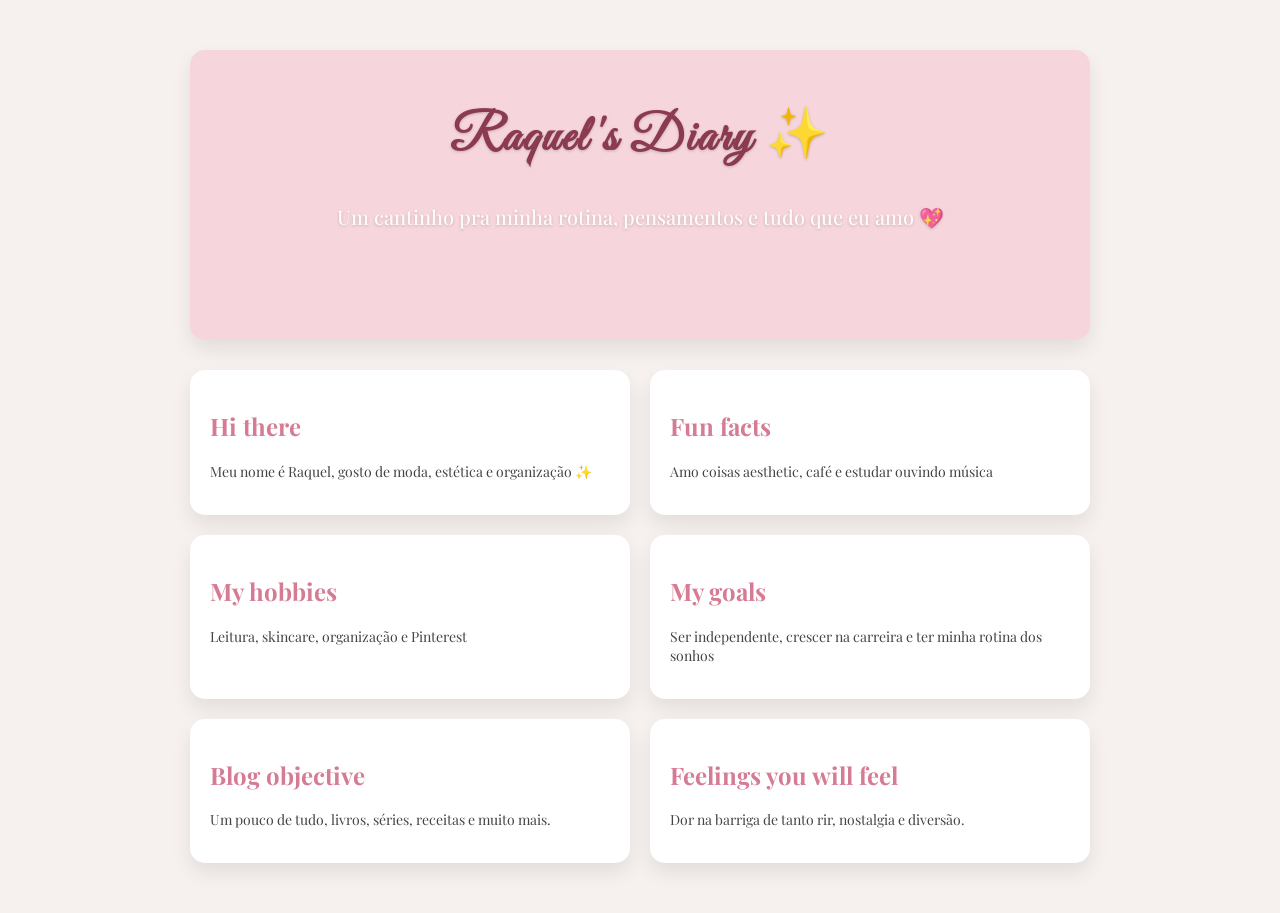
==== index.html @ 6696ee10 "Add files via upload primeiro envio do blog" ====
<!DOCTYPE html>
<html>

<head>
  <title>Raquel's Diary</title>
  <link rel="stylesheet" href="./style.css">

  <link href="https://fonts.googleapis.com/css2?family=Playfair+Display&family=Great+Vibes&display=swap" rel="stylesheet">
</head>

<body>

  <div class="container">

    <div class="card main">
      <h1>Raquel's Diary ✨</h1>
<p>Um cantinho pra minha rotina, pensamentos e tudo que eu amo 💖</p>
    </div>

    <div class="grid">

      <div class="card">
        <h2>Hi there</h2>
        <p>Meu nome é Raquel, gosto de moda, estética e organização ✨</p>
      </div>

      <div class="card">
        <h2>Fun facts</h2>
        <p>Amo coisas aesthetic, café e estudar ouvindo música</p>
      </div>

      <div class="card">
        <h2>My hobbies</h2>
        <p>Leitura, skincare, organização e Pinterest</p>
      </div>

      <div class="card">
        <h2>My goals</h2>
        <p>Ser independente, crescer na carreira e ter minha rotina dos sonhos</p>
      </div>

      <div class="card" onclick="window.location.href='blog.html'">
  <h2>Blog objective</h2>
  <p>Um pouco de tudo, livros, séries, receitas e muito mais.</p>
</div>

<div class="card" onclick="window.location.href='feelings.html'">
  <h2>Feelings you will feel</h2>
  <p>Dor na barriga de tanto rir, nostalgia e diversão.</p>
</div>

 
    </div>

  </div>

</body>
</html>
---- style.css ----
body {
  background-color: #f6f1ee;
  font-family: 'Playfair Display', serif;
  margin: 0;
}

.container {
  width: 90%;
  max-width: 900px;
  margin: 50px auto;
}

/* PAINEL PRINCIPAL */
.main {
  text-align: center;
  margin-bottom: 30px;
  background: linear-gradient(rgba(255, 182, 193, 0.6), rgba(255, 192, 203, 0.6)),
              url("https://images.unsplash.com/photo-1519681393784-d120267933ba?auto=format&fit=crop&w=900&q=80");
  background-size: cover;
  background-position: center;
  padding: 60px 20px;
  border-radius: 15px;
  color: white;
  min-height: 250px;
}

.main h1 {
  font-family: 'Great Vibes', cursive;
  font-size: 50px;
  letter-spacing: 2px;
}

.main p {
  font-size: 14px;
  opacity: 0.9;
  color: white;
}

/* GRID */
.grid {
  display: grid;
  grid-template-columns: 1fr 1fr;
  gap: 20px;
}

/* CARDS */
.card {
  background: #fff;
  padding: 20px;
  border-radius: 15px;
  box-shadow: 0 10px 20px rgba(0,0,0,0.08);
  cursor: pointer;
}

h2 {
  color: #d67b94;
}

p {
  font-size: 14px;
  color: #444;
}

/* LINKS */
a {
  text-decoration: none;
  color: inherit;
}

.grid a {
  display: contents;
}

.card a {
  display: block;
.main {
  background: linear-gradient(135deg, #f8cdda, #f0c4ab);
  height: 250px;
  border-radius: 20px;
  margin-bottom: 30px;

  display: flex;
  flex-direction: column;
  justify-content: center;
  align-items: center;

  text-align: center;
  color: #691d32; /* 👈 COR MAIS ESCURA */
}
}.card.main {
  background-color: #f6d6dc;
}.main h1, .main p {
  text-shadow: 0 1px 3px rgba(0,0,0,0.2);
}.card.main {
  color: #8b3a50;
}.main p {
  font-size: 20px;
  margin-top: 10px;
  font-weight: 500;
}.link-feelings {
  display: block;
  background-color: white;
  padding: 15px;
  margin: 20px auto;
  width: 200px;

  text-decoration: none;
  color: #8b3a50;
  font-size: 18px;

  border-radius: 10px;
  text-align: center;
}.link-feelings:hover {
  background-color: #f6d6dc;
}.feelings-page .card {
  width: 100%;
  max-width: 800px;
  margin: 20px auto;
}.feelings-page {
  background-color: white;
  max-width: 900px;
  margin: 40px auto;
  padding: 30px;
  border-radius: 20px;
}.feelings-page h1 {
  margin-bottom: 10px;
}

.feelings-page h2 {
  margin-top: 25px;
  color: #c97a8a;
}.diary {
  background-color: #ffffff;
  max-width: 700px;
  margin: 60px auto;
  padding: 40px;
  border-radius: 20px;

  line-height: 1.8;
}.diary h1 {
  font-size: 32px;
  margin-bottom: 15px;
}

.diary h2 {
  margin-top: 30px;
  color: #c97a8a;
  font-size: 20px;
}.diary p {
  font-size: 16px;
  color: #444;
}

.intro {
  font-style: italic;
  opacity: 0.8;
}.diary h2::before {
  content: "— ";
}.blog {
  max-width: 700px;
  margin: 60px auto;
  padding: 20px;
}.post {
  background-color: white;
  padding: 25px;
  margin-bottom: 25px;
  border-radius: 15px;

  box-shadow: 0 4px 10px rgba(0,0,0,0.05);
}.date {
  font-size: 13px;
  color: #999;
}.post h2 {
  margin: 10px 0;
  color: #c97a8a;
}

.post p {
  color: #444;
  line-height: 1.6;
}
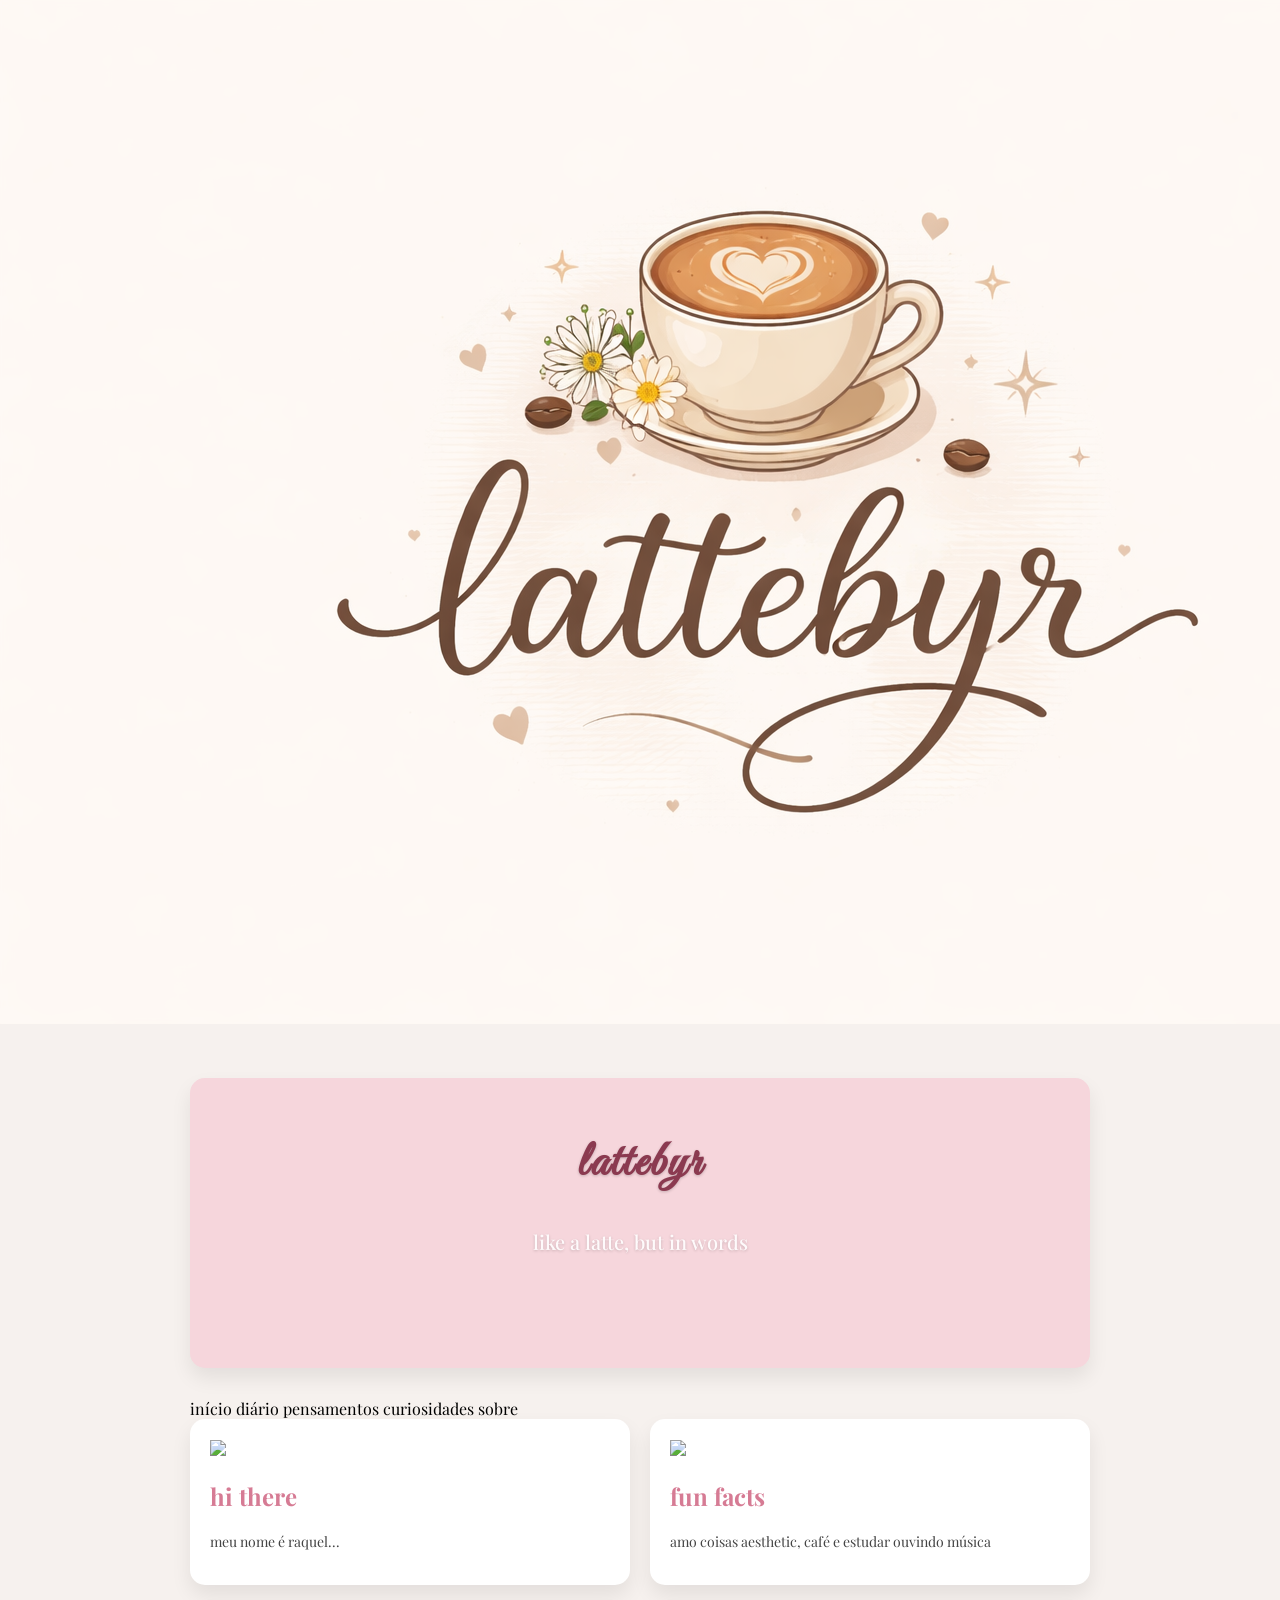
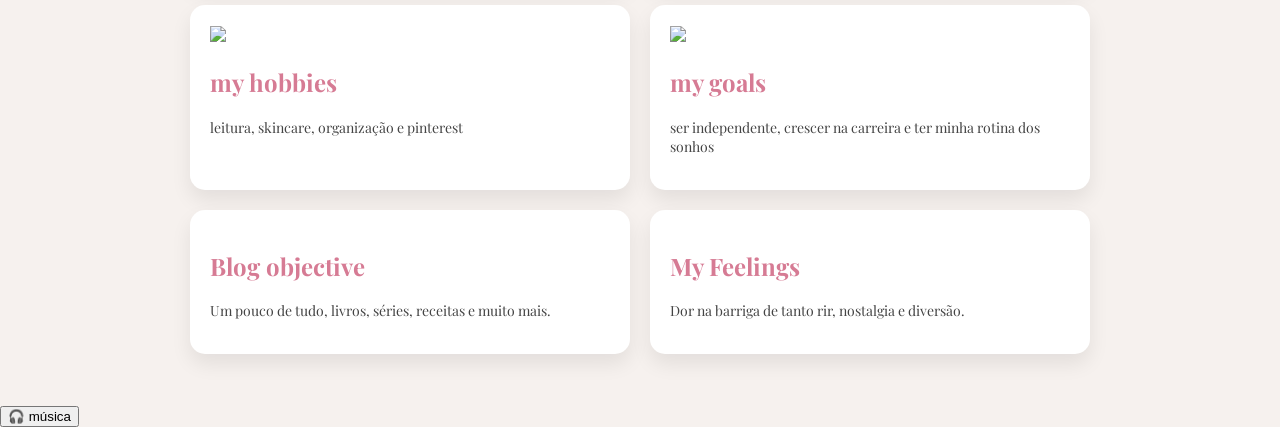
==== commit 355b2f83: "Refactor index.html structure and content" ====
--- a/index.html
+++ b/index.html
@@ -1,8 +1,10 @@
 <!DOCTYPE html>
-<html>
+<html lang="pt-br">
 
 <head>
-  <title>Raquel's Diary</title>
+  <meta charset="UTF-8">
+  <title>lattebyr</title>
+
   <link rel="stylesheet" href="./style.css">
 
   <link href="https://fonts.googleapis.com/css2?family=Playfair+Display&family=Great+Vibes&display=swap" rel="stylesheet">
@@ -10,49 +12,94 @@
 
 <body>
 
-  <div class="container">
+<header class="header">
+  <img src="logo.png" class="logo">
+</header>
 
-    <div class="card main">
-      <h1>Raquel's Diary ✨</h1>
-<p>Um cantinho pra minha rotina, pensamentos e tudo que eu amo 💖</p>
+<div class="container">
+
+  <div class="card main">
+    <h1>lattebyr</h1>
+    <p class="slogan">like a latte, but in words</p>
+  </div>
+
+  <nav class="menu-center">
+  <a href="#">início</a>
+  <a href="blog.html">diário</a>
+  <a href="feelings.html">pensamentos</a>
+  <a href="#">curiosidades</a>
+  <a href="#">sobre</a>
+</nav>
+  <div class="grid">
+
+    <a href="post1.html" class="card-link">
+  <div class="card">
+    <img src="Bash/img1.jpg" class="post-img">
+    <h2>hi there</h2>
+    <p>meu nome é raquel...</p>
+  </div>
+</a>
+      
+
+    <a href="post2.html" class="card-link">
+  <div class="card">
+    <img src="Bash/img2.jpg" class="post-img">
+    <h2>fun facts</h2>
+    <p>amo coisas aesthetic, café e estudar ouvindo música</p>
+  </div>
+</a>
+
+    <a href="post3.html" class="card-link">
+  <div class="card">
+    <img src="Bash/img3.jpg" class="post-img">
+    <h2>my hobbies</h2>
+    <p>leitura, skincare, organização e pinterest</p>
+  </div>
+</a>
+
+    <a href="post4.html" class="card-link">
+  <div class="card">
+    <img src="Bash/img4.jpg" class="post-img">
+    <h2>my goals</h2>
+    <p>ser independente, crescer na carreira e ter minha rotina dos sonhos</p>
+  </div>
+</a>
+
+    <div class="card" onclick="window.location.href='blog.html'">
+      <h2>Blog objective</h2>
+      <p>Um pouco de tudo, livros, séries, receitas e muito mais.</p>
     </div>
 
-    <div class="grid">
-
-      <div class="card">
-        <h2>Hi there</h2>
-        <p>Meu nome é Raquel, gosto de moda, estética e organização ✨</p>
-      </div>
-
-      <div class="card">
-        <h2>Fun facts</h2>
-        <p>Amo coisas aesthetic, café e estudar ouvindo música</p>
-      </div>
-
-      <div class="card">
-        <h2>My hobbies</h2>
-        <p>Leitura, skincare, organização e Pinterest</p>
-      </div>
-
-      <div class="card">
-        <h2>My goals</h2>
-        <p>Ser independente, crescer na carreira e ter minha rotina dos sonhos</p>
-      </div>
-
-      <div class="card" onclick="window.location.href='blog.html'">
-  <h2>Blog objective</h2>
-  <p>Um pouco de tudo, livros, séries, receitas e muito mais.</p>
-</div>
-
-<div class="card" onclick="window.location.href='feelings.html'">
-  <h2>Feelings you will feel</h2>
-  <p>Dor na barriga de tanto rir, nostalgia e diversão.</p>
-</div>
-
- 
+    <div class="card" onclick="window.location.href='feelings.html'">
+      <h2>My Feelings</h2>
+      <p>Dor na barriga de tanto rir, nostalgia e diversão.</p>
     </div>
 
   </div>
 
-</body>
-</html>
+</div>
+
+<!-- MÚSICA -->
+<audio id="bg-music" loop>
+  <source src="musica.mp3" type="audio/mpeg">
+</audio>
+
+<button class="music-btn" onclick="toggleMusic()">
+  🎧 música
+</button>
+
+<!-- JAVASCRIPT -->
+<script>
+let musicPlaying = false;
+const music = document.getElementById("bg-music");
+
+/* MÚSICA */
+function toggleMusic() {
+  if (musicPlaying) {
+    music.pause();
+    musicPlaying = false;
+  } else {
+    music.play();
+    musicPlaying = true;
+  }
+}
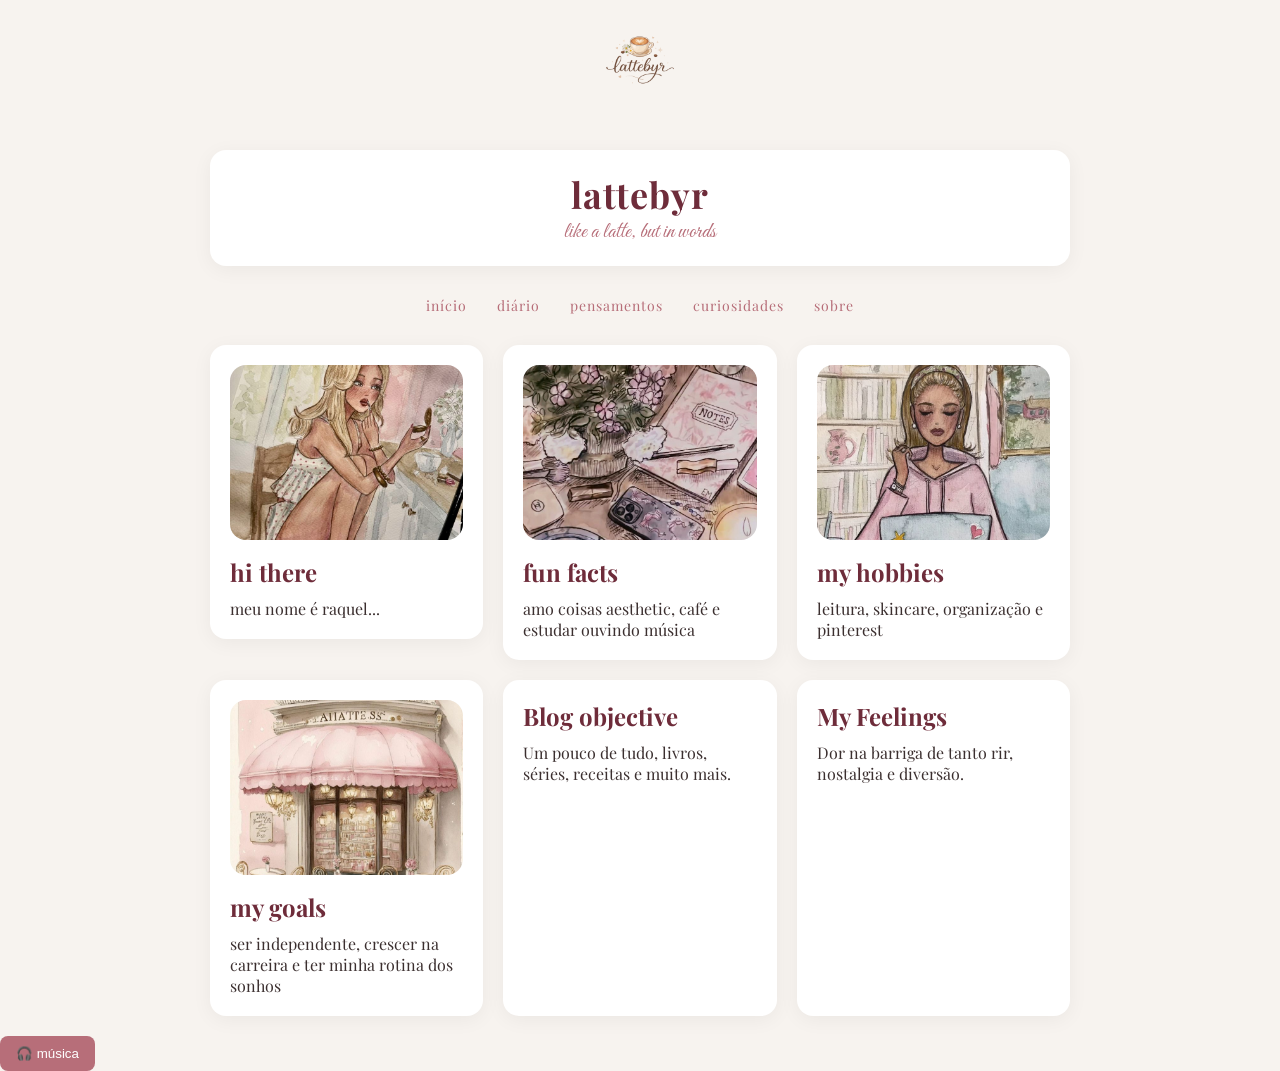
==== commit c50b1ba2: "Refactor HTML structure and audio functionality" ====
--- a/index.html
+++ b/index.html
@@ -11,6 +11,12 @@
 </head>
 
 <body>
+
+<!-- seu conteúdo -->
+
+<audio id="musica" src="./musica.mp3"></audio>
+
+</body>
 
 <header class="header">
   <img src="logo.png" class="logo">
@@ -80,26 +86,24 @@
 </div>
 
 <!-- MÚSICA -->
-<audio id="bg-music" loop>
-  <source src="musica.mp3" type="audio/mpeg">
-</audio>
+<audio id="musica" src="./musica.mp3"></audio>
 
-<button class="music-btn" onclick="toggleMusic()">
-  🎧 música
-</button>
+<button id="btnMusica" onclick="tocarMusica()">🎧 música</button>
 
 <!-- JAVASCRIPT -->
 <script>
 let musicPlaying = false;
-const music = document.getElementById("bg-music");
 
-/* MÚSICA */
-function toggleMusic() {
+function tocarMusica() {
+  const musica = document.getElementById("musica");
+
   if (musicPlaying) {
-    music.pause();
-    musicPlaying = false;
+    musica.pause();
   } else {
-    music.play();
-    musicPlaying = true;
+    musica.play();
   }
+
+  musicPlaying = !musicPlaying;
 }
+</script>
+
--- a/style.css
+++ b/style.css
@@ -1,181 +1,336 @@
+/* RESET */
+* {
+  margin: 0;
+  padding: 0;
+  box-sizing: border-box;
+}
+
+/* FUNDO */
 body {
-  background-color: #f6f1ee;
+  background: #f7f3ef;
+  color: #3b2f2f;
   font-family: 'Playfair Display', serif;
-  margin: 0;
-}
-
+}
+
+/* HEADER */
+.header {
+  display: flex;
+  flex-direction: column;
+  align-items: center;
+  padding: 20px;
+}
+
+/* LOGO */
+.logo {
+  width: 120px;
+  margin-bottom: 10px;
+}
+
+/* MENU */
+
+.menu a:hover {
+  color: #6e2c3a;
+  text-decoration: underline;
+}
+
+/* CONTAINER */
 .container {
-  width: 90%;
   max-width: 900px;
-  margin: 50px auto;
-}
-
-/* PAINEL PRINCIPAL */
+  margin: auto;
+  padding: 20px;
+}
+
+/* CARD PRINCIPAL */
 .main {
   text-align: center;
   margin-bottom: 30px;
-  background: linear-gradient(rgba(255, 182, 193, 0.6), rgba(255, 192, 203, 0.6)),
-              url("https://images.unsplash.com/photo-1519681393784-d120267933ba?auto=format&fit=crop&w=900&q=80");
-  background-size: cover;
-  background-position: center;
-  padding: 60px 20px;
-  border-radius: 15px;
-  color: white;
-  min-height: 250px;
-}
-
-.main h1 {
+}
+
+h1 {
+  color: #6e2c3a;
+  font-size: 36px;
+  letter-spacing: 1px;
+}
+
+.slogan {
   font-family: 'Great Vibes', cursive;
-  font-size: 50px;
-  letter-spacing: 2px;
-}
-
-.main p {
-  font-size: 14px;
-  opacity: 0.9;
-  color: white;
+  color: #b76e79;
+  font-size: 22px;
 }
 
 /* GRID */
 .grid {
   display: grid;
-  grid-template-columns: 1fr 1fr;
+  grid-template-columns: repeat(auto-fit, minmax(250px, 1fr));
   gap: 20px;
 }
 
 /* CARDS */
 .card {
-  background: #fff;
+  background: #ffffff;
+  border-radius: 16px;
   padding: 20px;
-  border-radius: 15px;
-  box-shadow: 0 10px 20px rgba(0,0,0,0.08);
+  transition: 0.3s;
   cursor: pointer;
 }
 
+.card:hover {
+  transform: translateY(-5px);
+  box-shadow: 0 10px 25px rgba(0,0,0,0.08);
+}
+
+/* TÍTULOS */
 h2 {
-  color: #d67b94;
-}
-
-p {
-  font-size: 14px;
-  color: #444;
+  color: #6e2c3a;
+  margin-bottom: 10px;
+}
+
+/* BOTÃO LIKE */
+.like-btn {
+  margin-top: 10px;
+  background: none;
+  border: none;
+  cursor: pointer;
+  color: #b76e79;
+  font-size: 16px;
+}
+
+.like-btn.liked {
+  color: #6e2c3a;
+}
+
+/* BOTÃO MÚSICA */
+.music-btn {
+  position: fixed;
+  bottom: 20px;
+  right: 20px;
+  background: #b76e79;
+  color: white;
+  border: none;
+  padding: 10px 14px;
+  border-radius: 20px;
+  cursor: pointer;
+  transition: 0.3s;
+}
+
+.music-btn:hover {
+  background: #6e2c3a;
+  box-shadow: 0 0 10px #c6a96b;
+}
+/* ===== DIÁRIO (ESTILO COM PERSONALIDADE) ===== */
+
+.diary {
+  max-width: 700px;
+  margin: 40px auto;
+  display: flex;
+  flex-direction: column;
+  gap: 40px;
+}
+
+/* POST */
+.entry {
+  background: #fffaf6;
+  padding: 20px 25px;
+  border-radius: 12px;
+  width: fit-content;
+  max-width: 85%;
+  box-shadow: 0 8px 20px rgba(0,0,0,0.08);
+  position: relative;
+  transition: 0.3s;
+}
+
+/* ALTERNADO (lado direito) */
+.entry:nth-child(even) {
+  margin-left: auto;
+}
+
+/* DETALHE (fitinha aesthetic) */
+.entry::before {
+  content: "";
+  position: absolute;
+  top: -8px;
+  left: 20px;
+  width: 40px;
+  height: 10px;
+  background: #e8cfc1;
+  border-radius: 4px;
+  opacity: 0.7;
+}
+
+/* DATA */
+.entry .date {
+  font-size: 11px;
+  letter-spacing: 2px;
+  opacity: 0.5;
+  display: block;
+  margin-bottom: 8px;
+}
+
+/* TEXTO */
+.entry p {
+  font-size: 16px;
+  line-height: 1.7;
+}/* FUNDO GERAL */
+body {
+  background: #f7f3ef;
+  color: #3b2f2f;
+}
+
+/* TÍTULOS */
+h1, h2, h3 {
+  color: #6e2c3a;
+}h1 {
+  letter-spacing: 1px;
 }
 
 /* LINKS */
 a {
+  color: #b76e79;
+  text-decoration: none;
+  transition: 0.3s;
+}a:hover {
+  text-decoration: underline;
+}
+
+/* HOVER DOS LINKS */
+a:hover {
+  color: #6e2c3a;
+}
+
+/* BOTÕES */
+button {
+  background: #b76e79;
+  color: #fff;
+  border: none;
+  padding: 10px 16px;
+  border-radius: 8px;
+  cursor: pointer;
+  transition: 0.3s;
+}
+
+/* HOVER BOTÕES */
+button:hover {
+  background: #6e2c3a;
+  box-shadow: 0 0 10px #c6a96b;
+}
+
+/* CARDS (posts) */
+.card {
+  background: #ffffff;
+  border-radius: 16px;
+  padding: 20px;
+  box-shadow: 0 4px 20px rgba(0,0,0,0.05);
+}
+
+/* DETALHES DOURADOS (linhas, divisores) */
+hr {
+  border: none;
+  height: 1px;
+  background: #c6a96b;
+  margin: 20px 0;
+}/* MENU CENTRAL */
+.menu-center {
+  display: flex;
+  justify-content: center;
+  gap: 30px;
+  margin-bottom: 30px;
+  font-size: 14px;
+  letter-spacing: 1px;
+}
+
+/* LINKS */
+.menu-center a {
+  color: #b76e79;
+  text-decoration: none;
+  position: relative;
+  transition: 0.3s;
+}
+
+/* EFEITO LINHA DOURADA */
+.menu-center a::after {
+  content: "";
+  position: absolute;
+  left: 0;
+  bottom: -4px;
+  width: 0%;
+  height: 1px;
+  background: #c6a96b;
+  transition: 0.3s;
+}
+
+/* HOVER */
+.menu-center a:hover {
+  color: #6e2c3a;
+}
+
+.menu-center a:hover::after {
+  width: 100%;
+}/* LINK DO CARD */
+.card-link {
   text-decoration: none;
   color: inherit;
 }
 
-.grid a {
-  display: contents;
-}
-
-.card a {
+/* IMAGEM DO POST */
+.post-img {
+  width: 100%;
+  aspect-ratio: 4 / 3;
+  object-fit: cover;
+  object-position: center;
+  border-radius: 16px;
+  margin-bottom: 12px;
+  transition: 0.3s;
+
+}.post-page {
+  max-width: 700px;
+  margin: 40px auto;
+}
+
+.post-page h1 {
+  margin-bottom: 10px;
+}
+
+.post-page .date {
+  font-size: 12px;
+  opacity: 0.6;
   display: block;
-.main {
-  background: linear-gradient(135deg, #f8cdda, #f0c4ab);
-  height: 250px;
-  border-radius: 20px;
-  margin-bottom: 30px;
-
-  display: flex;
-  flex-direction: column;
-  justify-content: center;
-  align-items: center;
-
-  text-align: center;
-  color: #691d32; /* 👈 COR MAIS ESCURA */
-}
-}.card.main {
-  background-color: #f6d6dc;
-}.main h1, .main p {
-  text-shadow: 0 1px 3px rgba(0,0,0,0.2);
-}.card.main {
-  color: #8b3a50;
-}.main p {
-  font-size: 20px;
-  margin-top: 10px;
-  font-weight: 500;
-}.link-feelings {
-  display: block;
-  background-color: white;
-  padding: 15px;
-  margin: 20px auto;
-  width: 200px;
-
-  text-decoration: none;
-  color: #8b3a50;
-  font-size: 18px;
-
-  border-radius: 10px;
-  text-align: center;
-}.link-feelings:hover {
-  background-color: #f6d6dc;
-}.feelings-page .card {
+  margin-bottom: 20px;
+}
+
+.post-img-full {
   width: 100%;
-  max-width: 800px;
-  margin: 20px auto;
-}.feelings-page {
-  background-color: white;
-  max-width: 900px;
-  margin: 40px auto;
-  padding: 30px;
-  border-radius: 20px;
-}.feelings-page h1 {
-  margin-bottom: 10px;
-}
-
-.feelings-page h2 {
-  margin-top: 25px;
-  color: #c97a8a;
-}.diary {
-  background-color: #ffffff;
-  max-width: 700px;
-  margin: 60px auto;
-  padding: 40px;
-  border-radius: 20px;
-
-  line-height: 1.8;
-}.diary h1 {
-  font-size: 32px;
-  margin-bottom: 15px;
-}
-
-.diary h2 {
-  margin-top: 30px;
-  color: #c97a8a;
-  font-size: 20px;
-}.diary p {
-  font-size: 16px;
-  color: #444;
-}
-
-.intro {
-  font-style: italic;
-  opacity: 0.8;
-}.diary h2::before {
-  content: "— ";
-}.blog {
-  max-width: 700px;
-  margin: 60px auto;
-  padding: 20px;
-}.post {
-  background-color: white;
-  padding: 25px;
-  margin-bottom: 25px;
-  border-radius: 15px;
-
-  box-shadow: 0 4px 10px rgba(0,0,0,0.05);
-}.date {
-  font-size: 13px;
-  color: #999;
-}.post h2 {
-  margin: 10px 0;
-  color: #c97a8a;
-}
-
-.post p {
-  color: #444;
-  line-height: 1.6;
-}
+  border-radius: 12px;
+  margin: 20px 0;
+}
+
+/* IMAGENS DOS CARDS */
+.post-img {
+  width: 100%;
+  aspect-ratio: 4 / 3;
+  object-fit: cover;
+  object-position: center;
+  border-radius: 16px;
+  transition: 0.3s;
+}
+
+/* EFEITO HOVER */
+.card:hover .post-img {
+  transform: scale(1.05);
+}
+
+/* AJUSTES INDIVIDUAIS */
+img[src*="img1"] {
+  object-position: center;
+}
+
+img[src*="img2"] {
+  object-position: 50% 35%;
+}
+
+img[src*="img3"] {
+  object-position: 50% 30%;
+}
+
+img[src*="img4"] {
+  object-position: 50% 40%;
+}
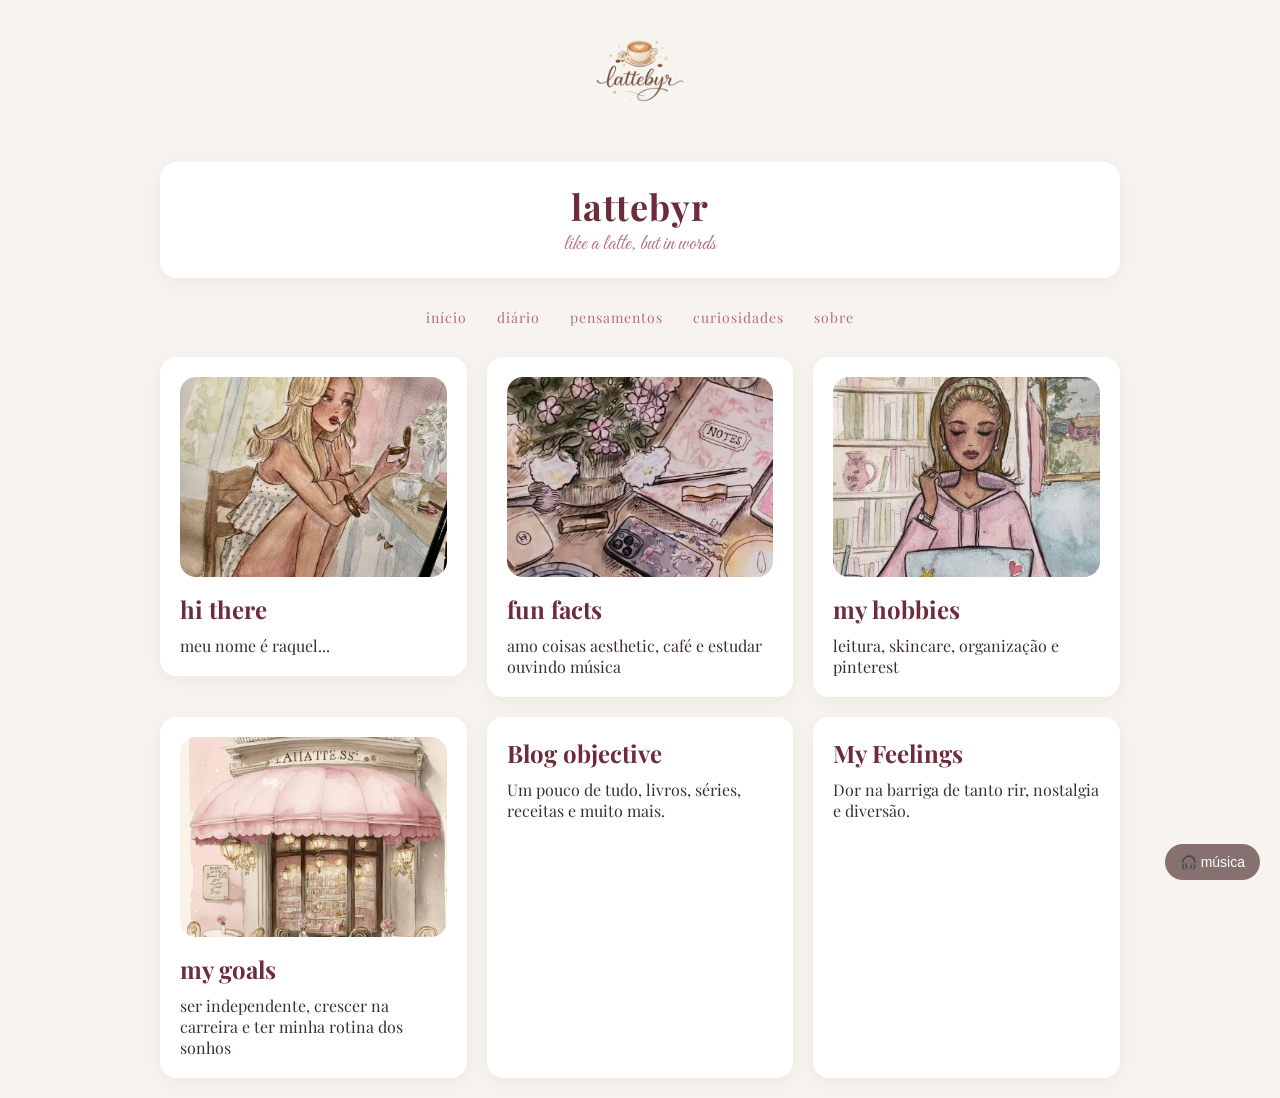
==== commit 8a93f8cd: "Refactor index.html and update stylesheet link Updated HTML structure and added versioning to styles" ====
--- a/index.html
+++ b/index.html
@@ -5,7 +5,7 @@
   <meta charset="UTF-8">
   <title>lattebyr</title>
 
-  <link rel="stylesheet" href="./style.css">
+  <link rel="stylesheet" href="style.css?v=3">
 
   <link href="https://fonts.googleapis.com/css2?family=Playfair+Display&family=Great+Vibes&display=swap" rel="stylesheet">
 </head>
--- a/style.css
+++ b/style.css
@@ -22,8 +22,9 @@
 
 /* LOGO */
 .logo {
-  width: 120px;
-  margin-bottom: 10px;
+  width: 12vw;
+  max-width: 160px;
+  min-width: 100px;
 }
 
 /* MENU */
@@ -85,37 +86,28 @@
   margin-bottom: 10px;
 }
 
-/* BOTÃO LIKE */
-.like-btn {
-  margin-top: 10px;
-  background: none;
-  border: none;
-  cursor: pointer;
-  color: #b76e79;
-  font-size: 16px;
-}
-
-.like-btn.liked {
-  color: #6e2c3a;
-}
-
-/* BOTÃO MÚSICA */
-.music-btn {
+
+
+#btnMusica {
   position: fixed;
   bottom: 20px;
   right: 20px;
-  background: #b76e79;
+
+  background: rgba(107, 79, 79, 0.8);
+  backdrop-filter: blur(10px);
+
   color: white;
   border: none;
-  padding: 10px 14px;
-  border-radius: 20px;
-  cursor: pointer;
-  transition: 0.3s;
-}
-
-.music-btn:hover {
-  background: #6e2c3a;
-  box-shadow: 0 0 10px #c6a96b;
+
+  padding: 10px 15px;
+  border-radius: 30px;
+
+  font-size: 14px;
+}
+
+#btnMusica:hover {
+  transform: scale(1.1);
+  background: #8b6b6b;
 }
 /* ===== DIÁRIO (ESTILO COM PERSONALIDADE) ===== */
 
@@ -333,4 +325,144 @@
 
 img[src*="img4"] {
   object-position: 50% 40%;
-}
+}/* 📱 CELULAR */
+@media (max-width: 600px) {
+
+  .logo {
+    width: 110px;
+  }
+
+  h1 {
+    font-size: 28px;
+  }
+
+  .slogan {
+    font-size: 18px;
+  }
+
+  .menu-center {
+    flex-direction: column;
+    gap: 10px;
+  }
+
+  .container {
+    padding: 15px;
+  }
+
+  .grid {
+    gap: 15px;
+  }
+
+  .card {
+    padding: 15px;
+  }
+
+}
+
+/* 📲 TABLET */
+@media (max-width: 900px) {
+
+  .container {
+    max-width: 700px;
+  }
+
+  .logo {
+    width: 130px;
+  }
+
+}
+
+/* 💻 NOTEBOOK */
+@media (min-width: 1200px) {
+
+  .container {
+    max-width: 1000px;
+  }
+
+}@media (max-width: 600px) {
+  .menu-center {
+    flex-direction: column;
+    align-items: center;
+    gap: 12px;
+  }
+}@media (max-width: 600px) {
+  .grid {
+    grid-template-columns: 1fr; /* 1 por linha */
+  }
+}@media (max-width: 600px) {
+  h1 {
+    font-size: 26px;
+  }
+
+  .slogan {
+    font-size: 16px;
+  }
+
+  h2 {
+    font-size: 18px;
+  }
+
+  p {
+    font-size: 14px;
+  }
+}@media (max-width: 600px) {
+  .container {
+    padding: 15px;
+  }
+
+  .card {
+    padding: 15px;
+  }
+}@media (max-width: 600px) {
+
+  /* LOGO */
+  .logo {
+    width: 110px;
+  }
+
+  /* TÍTULO */
+  h1 {
+    font-size: 26px;
+  }
+
+  .slogan {
+    font-size: 16px;
+  }
+
+  /* MENU (MELHORADO) */
+  .menu-center {
+    flex-direction: column;
+    align-items: center;
+    gap: 14px;
+    font-size: 16px; /* aumenta pra ficar clicável */
+  }
+
+  /* GRID (AQUI É O MAIS IMPORTANTE) */
+  .grid {
+    grid-template-columns: 1fr; /* 1 card por linha */
+  }
+
+  /* CARDS */
+  .card {
+    padding: 18px;
+  }
+
+  /* IMAGEM MAIS BONITA */
+  .post-img {
+    aspect-ratio: 16 / 10;
+  }
+
+  /* CONTAINER */
+  .container {
+    padding: 15px;
+  }
+
+  /* BOTÃO MÚSICA */
+  #btnMusica {
+    bottom: 15px;
+    right: 15px;
+    font-size: 12px;
+    padding: 8px 12px;
+  }
+
+}
